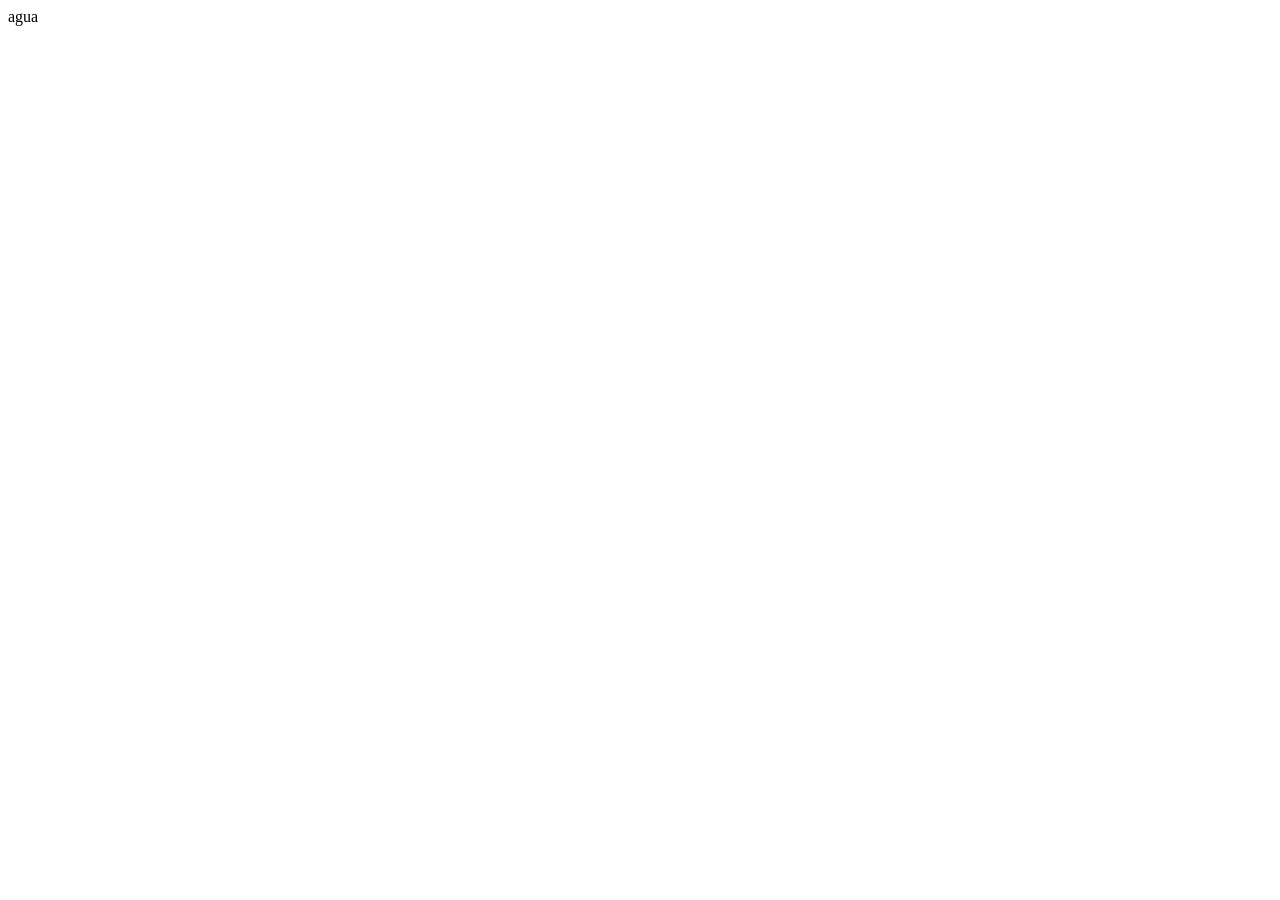
==== agua.html @ 3108fe9c "Add files via upload" ====
<!DOCTYPE html>
<html lang="en">
<head>
    <meta charset="UTF-8">
    <meta name="viewport" content="width=device-width, initial-scale=1.0">
    <title>Document</title>
</head>
<body>
    agua
</body>
</html>
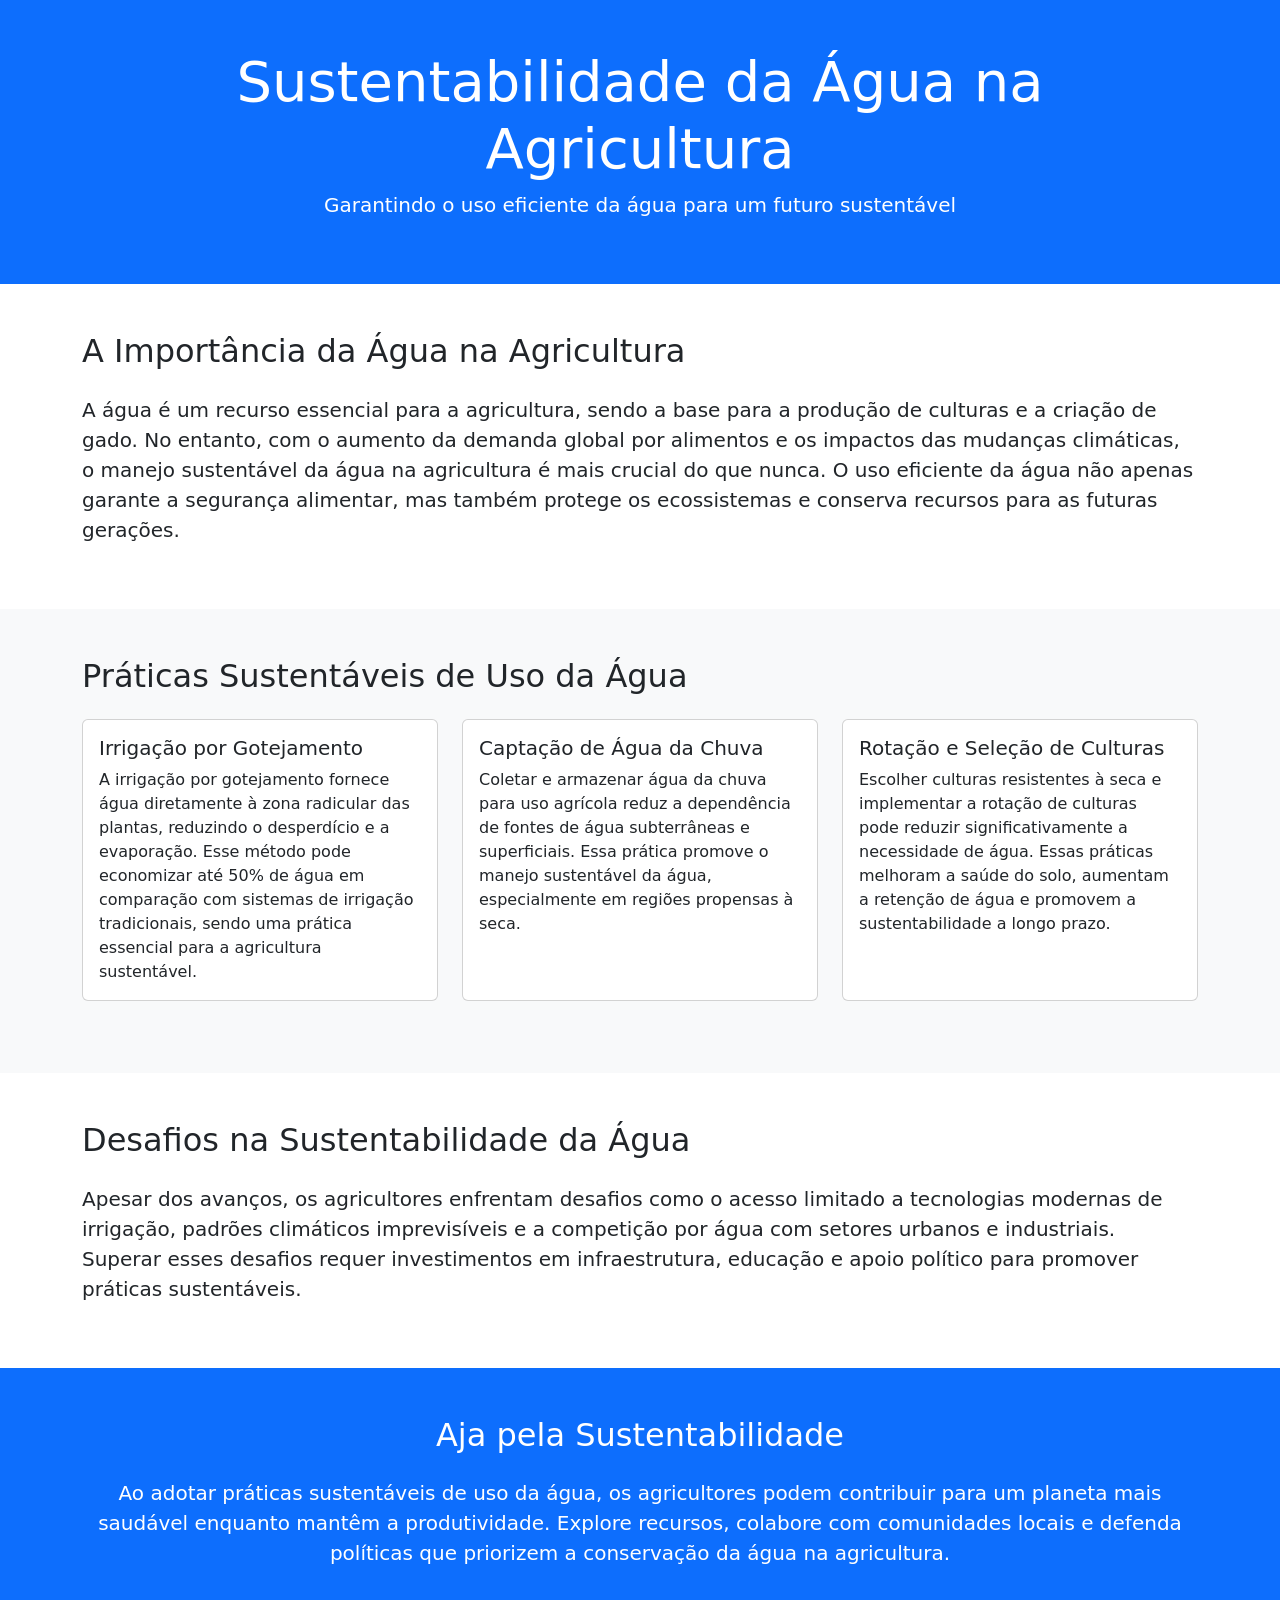
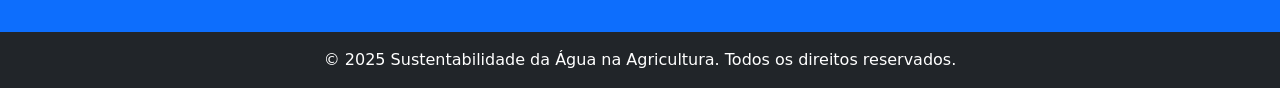
==== commit e1e9a1d2: "Add files via upload" ====
--- a/agua.html
+++ b/agua.html
@@ -1,11 +1,100 @@
 <!DOCTYPE html>
-<html lang="en">
+<html lang="pt-BR">
 <head>
     <meta charset="UTF-8">
     <meta name="viewport" content="width=device-width, initial-scale=1.0">
-    <title>Document</title>
+    <title>Sustentabilidade da Água na Agricultura</title>
+    <!-- Bootstrap CSS -->
+    <link href="https://cdn.jsdelivr.net/npm/bootstrap@5.3.0/dist/css/bootstrap.min.css" rel="stylesheet">
+    <!-- Custom CSS -->
+    <link href="styles.css" rel="stylesheet">
 </head>
 <body>
-    agua
+    <!-- Seção de Cabeçalho -->
+    <header class="bg-primary text-white text-center py-5">
+        <div class="container">
+            <h1 class="display-4">Sustentabilidade da Água na Agricultura</h1>
+            <p class="lead">Garantindo o uso eficiente da água para um futuro sustentável</p>
+        </div>
+    </header>
+
+    <!-- Seção de Introdução -->
+    <section class="py-5">
+        <div class="container">
+            <h2 class="mb-4">A Importância da Água na Agricultura</h2>
+            <p class="lead">
+                A água é um recurso essencial para a agricultura, sendo a base para a produção de culturas e a criação de gado. No entanto, com o aumento da demanda global por alimentos e os impactos das mudanças climáticas, o manejo sustentável da água na agricultura é mais crucial do que nunca. O uso eficiente da água não apenas garante a segurança alimentar, mas também protege os ecossistemas e conserva recursos para as futuras gerações.
+            </p>
+        </div>
+    </section>
+
+    <!-- Seção de Práticas Sustentáveis -->
+    <section class="bg-light py-5">
+        <div class="container">
+            <h2 class="mb-4">Práticas Sustentáveis de Uso da Água</h2>
+            <div class="row">
+                <div class="col-md-4 mb-4">
+                    <div class="card h-100">
+                        <div class="card-body">
+                            <h5 class="card-title">Irrigação por Gotejamento</h5>
+                            <p class="card-text">
+                                A irrigação por gotejamento fornece água diretamente à zona radicular das plantas, reduzindo o desperdício e a evaporação. Esse método pode economizar até 50% de água em comparação com sistemas de irrigação tradicionais, sendo uma prática essencial para a agricultura sustentável.
+                            </p>
+                        </div>
+                    </div>
+                </div>
+                <div class="col-md-4 mb-4">
+                    <div class="card h-100">
+                        <div class="card-body">
+                            <h5 class="card-title">Captação de Água da Chuva</h5>
+                            <p class="card-text">
+                                Coletar e armazenar água da chuva para uso agrícola reduz a dependência de fontes de água subterrâneas e superficiais. Essa prática promove o manejo sustentável da água, especialmente em regiões propensas à seca.
+                            </p>
+                        </div>
+                    </div>
+                </div>
+                <div class="col-md-4 mb-4">
+                    <div class="card h-100">
+                        <div class="card-body">
+                            <h5 class="card-title">Rotação e Seleção de Culturas</h5>
+                            <p class="card-text">
+                                Escolher culturas resistentes à seca e implementar a rotação de culturas pode reduzir significativamente a necessidade de água. Essas práticas melhoram a saúde do solo, aumentam a retenção de água e promovem a sustentabilidade a longo prazo.
+                            </p>
+                        </div>
+                    </div>
+                </div>
+            </div>
+        </div>
+    </section>
+
+    <!-- Seção de Desafios -->
+    <section class="py-5">
+        <div class="container">
+            <h2 class="mb-4">Desafios na Sustentabilidade da Água</h2>
+            <p class="lead">
+                Apesar dos avanços, os agricultores enfrentam desafios como o acesso limitado a tecnologias modernas de irrigação, padrões climáticos imprevisíveis e a competição por água com setores urbanos e industriais. Superar esses desafios requer investimentos em infraestrutura, educação e apoio político para promover práticas sustentáveis.
+            </p>
+        </div>
+    </section>
+
+    <!-- Seção de Chamada para Ação -->
+    <section class="bg-primary text-white text-center py-5">
+        <div class="container">
+            <h2 class="mb-4">Aja pela Sustentabilidade</h2>
+            <p class="lead">
+                Ao adotar práticas sustentáveis de uso da água, os agricultores podem contribuir para um planeta mais saudável enquanto mantêm a produtividade. Explore recursos, colabore com comunidades locais e defenda políticas que priorizem a conservação da água na agricultura.
+            </p>
+        </div>
+    </section>
+
+    <!-- Rodapé -->
+    <footer class="bg-dark text-white text-center py-3">
+        <div class="container">
+            <p class="mb-0">© 2025 Sustentabilidade da Água na Agricultura. Todos os direitos reservados.</p>
+        </div>
+    </footer>
+
+    <!-- Bootstrap JS e dependências -->
+    <script src="https://cdn.jsdelivr.net/npm/bootstrap@5.3.0/dist/js/bootstrap.bundle.min.js"></script>
 </body>
 </html>
